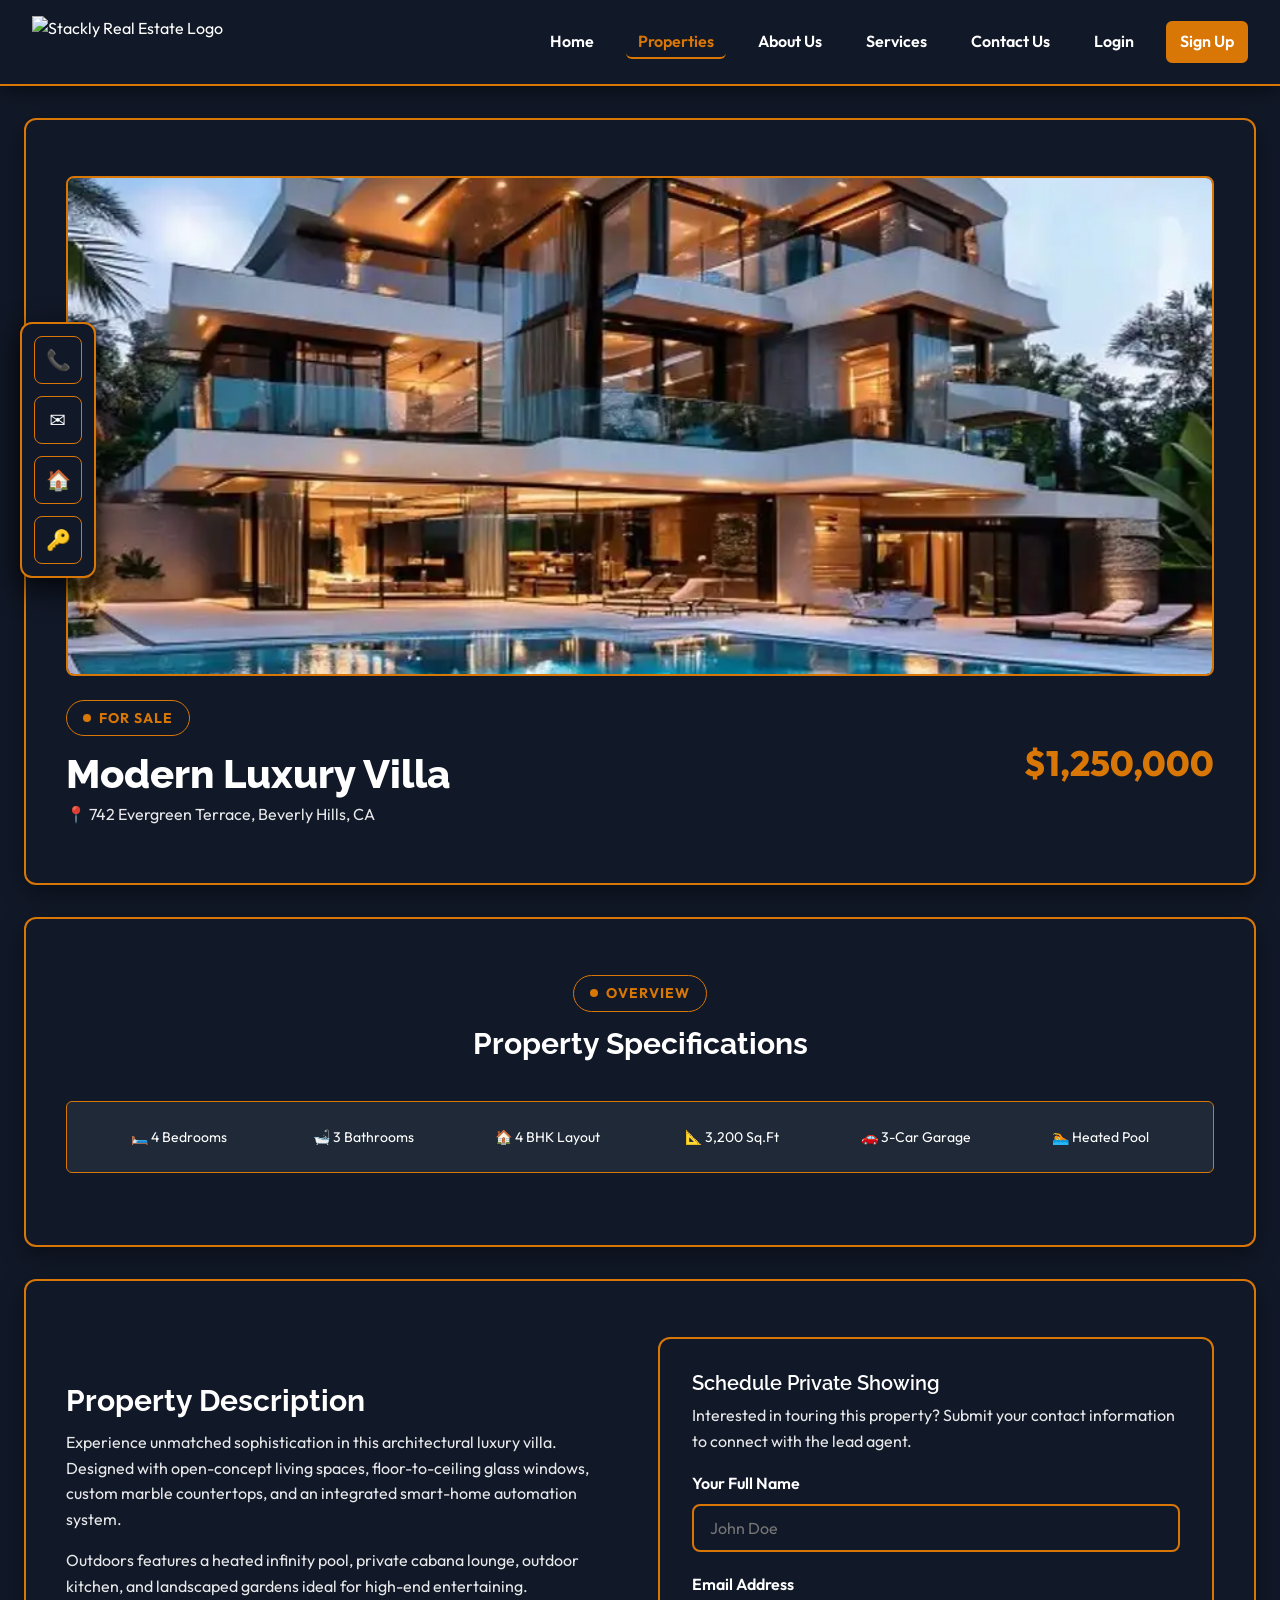
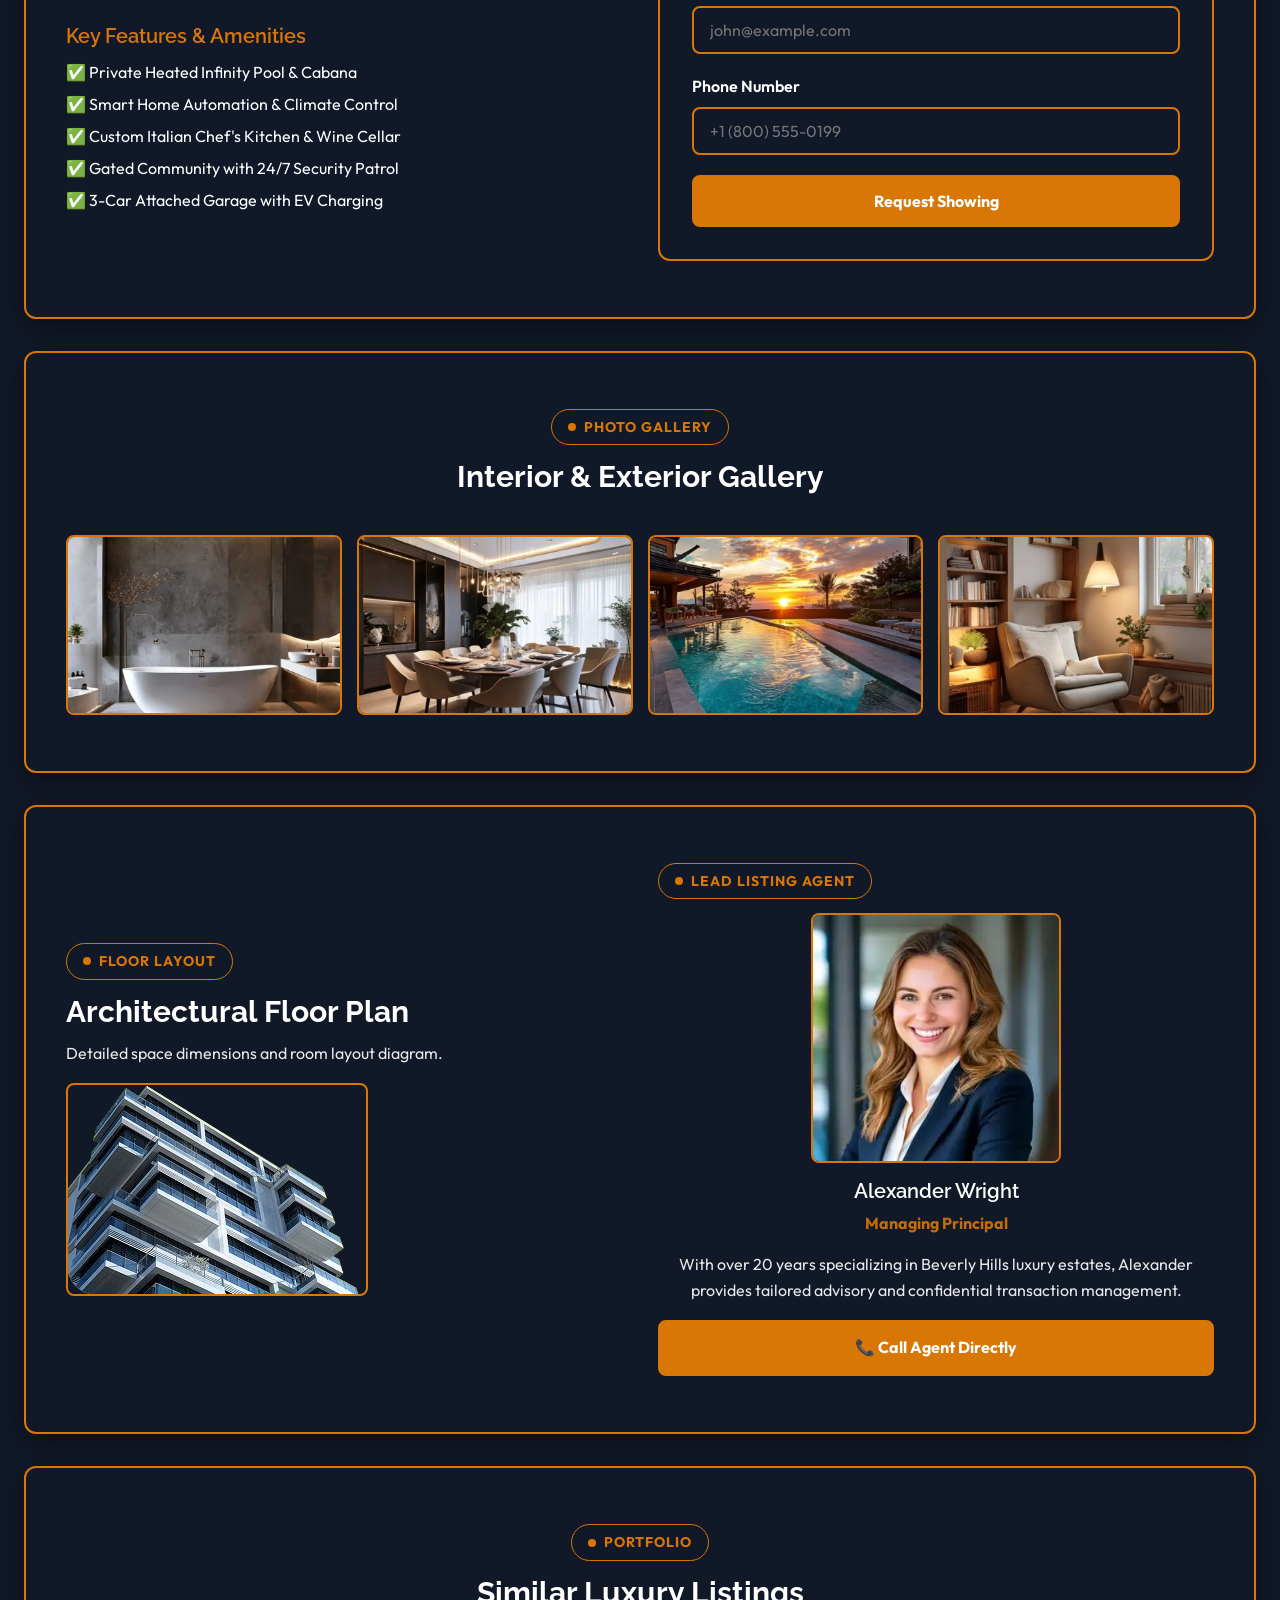
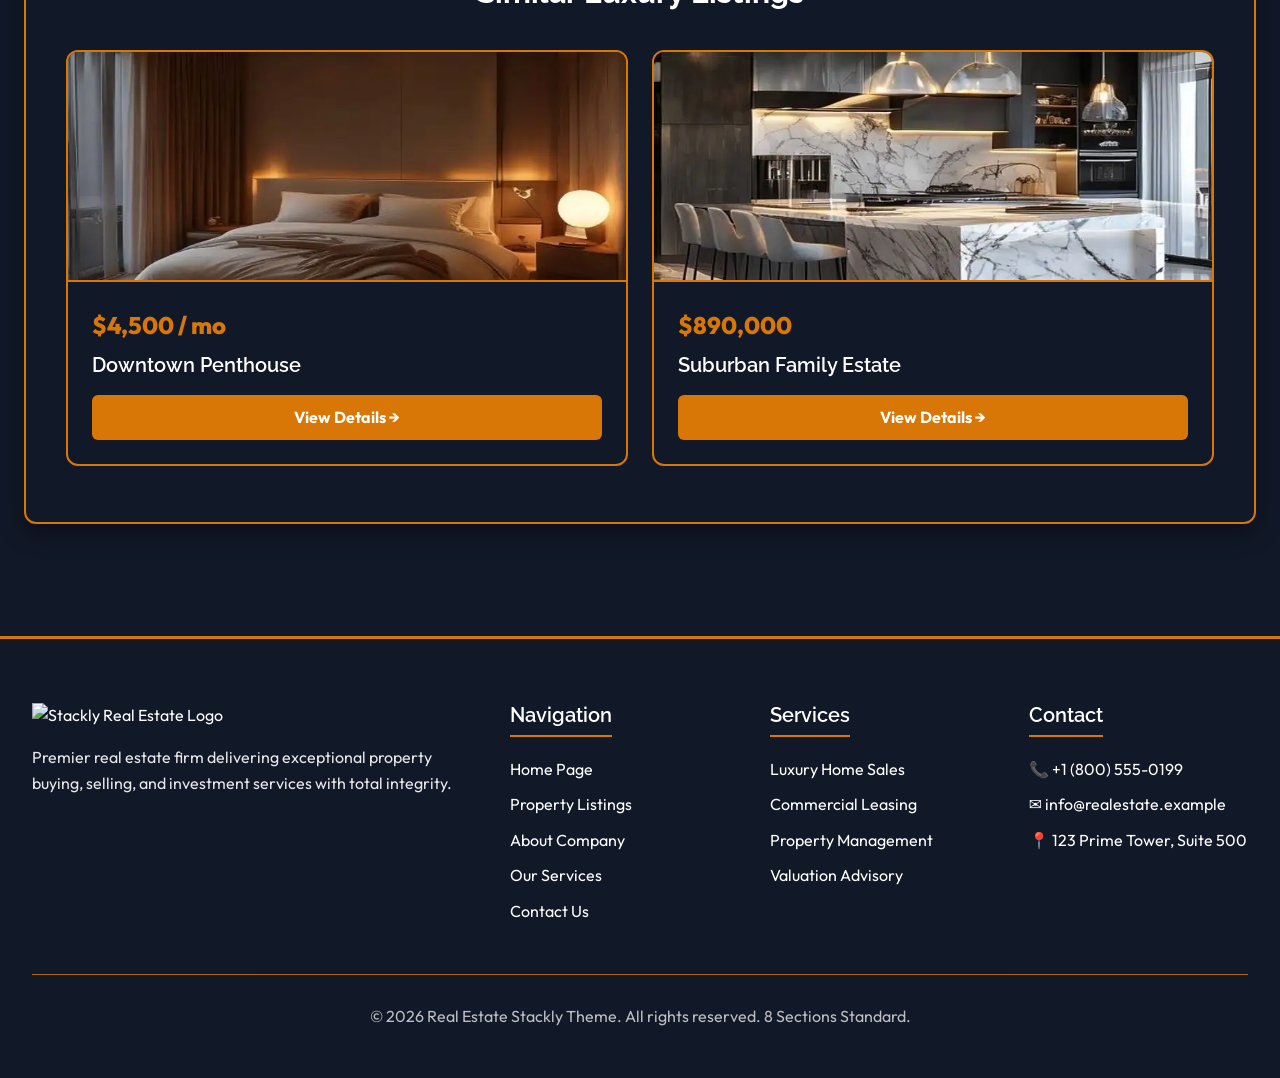
==== single-property.html @ 2538681d "Add files via upload" ====
<!DOCTYPE html>
<html lang="en">
<head>
    <meta charset="UTF-8">
    <meta name="viewport" content="width=device-width, initial-scale=1.0">
    <title>Modern Luxury Villa - Stackly Real Estate</title>
    <link rel="stylesheet" href="style.css">
</head>
<body>

<div class="site-wrapper">

    <!-- Left Dialer Menu -->
    <aside class="left-dialer-menu" aria-label="Quick Dialer & Navigation">
        <a href="tel:+18005550199" class="dialer-btn" aria-label="Call Us Now">
            📞
            <span class="tooltip">Dialer: +1 (800) 555-0199</span>
        </a>
        <a href="contact.html" class="dialer-btn" aria-label="Send Inquiry">
            ✉️
            <span class="tooltip">Send Inquiry</span>
        </a>
        <a href="properties.html" class="dialer-btn" aria-label="View Properties">
            🏠
            <span class="tooltip">Properties Listing</span>
        </a>
        <a href="login.html" class="dialer-btn" aria-label="Client Login">
            🔑
            <span class="tooltip">Client Portal</span>
        </a>
    </aside>

    <!-- SECTION 1: STICKY HEADER -->
    <header class="site-header">
        <div class="header-container">
            <a href="index.html">
                <img src="logo_0895.webp" alt="Stackly Real Estate Logo" class="site-logo-img">
            </a>

            <button class="mobile-nav-toggle" onclick="document.querySelector('.main-navigation').classList.toggle('is-open')" aria-label="Toggle Menu">☰</button>

            <nav class="main-navigation" aria-label="Primary Menu">
                <ul>
                    <li><a href="index.html">Home</a></li>
                    <li><a href="properties.html" class="active">Properties</a></li>
                    <li><a href="about.html">About Us</a></li>
                    <li><a href="services.html">Services</a></li>
                    <li><a href="contact.html">Contact Us</a></li>
                    <li><a href="login.html">Login</a></li>
                    <li><a href="signup.html" class="btn-primary">Sign Up</a></li>
                </ul>
            </nav>
        </div>
    </header>

    <main class="site-main">

        <!-- SECTION 2: PROPERTY HERO SHOWCASE (REAL WEBP IMAGE) -->
        <section class="section-block" style="text-align: center;">
            <img src="images/prop_large_1.webp" alt="Modern Luxury Villa" class="img-fluid" style="max-height: 500px; width: 100%; object-fit: cover; margin-bottom: 1.5rem;">
            
            <div style="display: flex; justify-content: space-between; align-items: center; flex-wrap: wrap; gap: 1rem;">
                <div style="text-align: left;">
                    <div class="section-tag"><div></div> For Sale</div>
                    <h1 style="margin-bottom: 0.2rem;">Modern Luxury Villa</h1>
                    <p style="margin-bottom: 0;">📍 742 Evergreen Terrace, Beverly Hills, CA</p>
                </div>
                <div>
                    <span style="font-size: 2.2rem; font-weight: 800; color: var(--color-gold);">$1,250,000</span>
                </div>
            </div>
        </section>

        <!-- SECTION 3: KEY SPECIFICATIONS GRID -->
        <section class="section-block">
            <div class="section-title-wrap">
                <div class="section-tag"><div></div> Overview</div>
                <h2>Property Specifications</h2>
            </div>
            
            <div class="property-spec-grid" style="grid-template-columns: repeat(auto-fit, minmax(140px, 1fr)); padding: 1.5rem;">
                <div>🛏️ 4 Bedrooms</div>
                <div>🛁 3 Bathrooms</div>
                <div>🏠 4 BHK Layout</div>
                <div>📐 3,200 Sq.Ft</div>
                <div>🚗 3-Car Garage</div>
                <div>🏊 Heated Pool</div>
            </div>
        </section>

        <!-- SECTION 4: PROPERTY DESCRIPTION & AMENITIES -->
        <section class="section-block">
            <div class="about-grid">
                <div>
                    <h2>Property Description</h2>
                    <p>Experience unmatched sophistication in this architectural luxury villa. Designed with open-concept living spaces, floor-to-ceiling glass windows, custom marble countertops, and an integrated smart-home automation system.</p>
                    <p>Outdoors features a heated infinity pool, private cabana lounge, outdoor kitchen, and landscaped gardens ideal for high-end entertaining.</p>
                    
                    <h3 style="margin-top: 1.5rem; color: var(--color-gold);">Key Features & Amenities</h3>
                    <ul style="list-style: none; padding-left: 0; line-height: 2;">
                        <li>✅ Private Heated Infinity Pool & Cabana</li>
                        <li>✅ Smart Home Automation & Climate Control</li>
                        <li>✅ Custom Italian Chef's Kitchen & Wine Cellar</li>
                        <li>✅ Gated Community with 24/7 Security Patrol</li>
                        <li>✅ 3-Car Attached Garage with EV Charging</li>
                    </ul>
                </div>

                <div>
                    <!-- AGENT INQUIRY FORM BLOCK -->
                    <div style="background-color: var(--color-black); border: 2px solid var(--color-gold); padding: 2rem; border-radius: var(--border-radius);">
                        <h3>Schedule Private Showing</h3>
                        <p>Interested in touring this property? Submit your contact information to connect with the lead agent.</p>
                        
                        <form action="contact.html" method="GET">
                            <div class="form-group">
                                <label for="agent-name">Your Full Name</label>
                                <input type="text" id="agent-name" class="form-control" placeholder="John Doe" required>
                            </div>
                            <div class="form-group">
                                <label for="agent-email">Email Address</label>
                                <input type="email" id="agent-email" class="form-control" placeholder="john@example.com" required>
                            </div>
                            <div class="form-group">
                                <label for="agent-phone">Phone Number</label>
                                <input type="tel" id="agent-phone" class="form-control" placeholder="+1 (800) 555-0199" required>
                            </div>
                            <button type="submit" class="btn-primary" style="width: 100%;">Request Showing</button>
                        </form>
                    </div>
                </div>
            </div>
        </section>

        <!-- SECTION 5: PROPERTY GALLERY (REAL WEBP GALLERY IMAGES) -->
        <section class="section-block">
            <div class="section-title-wrap">
                <div class="section-tag"><div></div> Photo Gallery</div>
                <h2>Interior & Exterior Gallery</h2>
            </div>
            
            <div style="display: grid; grid-template-columns: repeat(auto-fit, minmax(220px, 1fr)); gap: 15px;">
                <img src="images/gal_1.webp" alt="Gallery Photo 1" class="img-fluid" style="height: 180px; width: 100%; object-fit: cover;">
                <img src="images/gal_2.webp" alt="Gallery Photo 2" class="img-fluid" style="height: 180px; width: 100%; object-fit: cover;">
                <img src="images/gal_3.webp" alt="Gallery Photo 3" class="img-fluid" style="height: 180px; width: 100%; object-fit: cover;">
                <img src="images/gal_4.webp" alt="Gallery Photo 4" class="img-fluid" style="height: 180px; width: 100%; object-fit: cover;">
            </div>
        </section>

        <!-- SECTION 6: FLOOR PLAN & LEAD AGENT PORTRAIT (REAL WEBP IMAGES) -->
        <section class="section-block">
            <div class="about-grid">
                <div>
                    <div class="section-tag"><div></div> Floor Layout</div>
                    <h2>Architectural Floor Plan</h2>
                    <p>Detailed space dimensions and room layout diagram.</p>
                    <img src="images/plane.webp" alt="Architectural Floor Plan" class="img-fluid" style="margin-top: 1rem;">
                </div>
                <div>
                    <div class="section-tag"><div></div> Lead Listing Agent</div>
                    <img src="images/agent.webp" alt="Alexander Wright" class="img-fluid" style="max-height: 250px; margin: 0 auto 1rem auto; display: block;">
                    <h3 style="text-align: center;">Alexander Wright</h3>
                    <p style="color: var(--color-gold); font-weight: 700; text-align: center;">Managing Principal</p>
                    <p style="text-align: center;">With over 20 years specializing in Beverly Hills luxury estates, Alexander provides tailored advisory and confidential transaction management.</p>
                    <a href="tel:+18005550199" class="btn-primary" style="display: block; text-align: center; margin-top: 1rem;">📞 Call Agent Directly</a>
                </div>
            </div>
        </section>

        <!-- SECTION 7: SIMILAR LUXURY LISTINGS (REAL WEBP IMAGES) -->
        <section class="section-block">
            <div class="section-title-wrap">
                <div class="section-tag"><div></div> Portfolio</div>
                <h2>Similar Luxury Listings</h2>
            </div>
            
            <div class="properties-grid">
                <article class="featured-property-card hover-lift">
                    <img src="images/prop_2.webp" alt="Penthouse" class="card-img-top">
                    <div class="property-info">
                        <div class="property-price">$4,500 / mo</div>
                        <h3>Downtown Penthouse</h3>
                        <a href="single-property.html" class="property-view-btn">View Details →</a>
                    </div>
                </article>

                <article class="featured-property-card hover-lift">
                    <img src="images/prop_3.webp" alt="Estate" class="card-img-top">
                    <div class="property-info">
                        <div class="property-price">$890,000</div>
                        <h3>Suburban Family Estate</h3>
                        <a href="single-property.html" class="property-view-btn">View Details →</a>
                    </div>
                </article>
            </div>
        </section>

    </main>

    <!-- SECTION 8: SITE FOOTER WITH logo_0895.webp -->
    <footer class="site-footer">
        <div class="footer-container">
            <div class="footer-col">
                <a href="index.html">
                    <img src="logo_0895.webp" alt="Stackly Real Estate Logo" class="footer-logo-img">
                </a>
                <p>Premier real estate firm delivering exceptional property buying, selling, and investment services with total integrity.</p>
            </div>

            <div class="footer-col">
                <h3>Navigation</h3>
                <ul>
                    <li><a href="index.html">Home Page</a></li>
                    <li><a href="properties.html">Property Listings</a></li>
                    <li><a href="about.html">About Company</a></li>
                    <li><a href="services.html">Our Services</a></li>
                    <li><a href="contact.html">Contact Us</a></li>
                </ul>
            </div>

            <div class="footer-col">
                <h3>Services</h3>
                <ul>
                    <li><a href="services.html">Luxury Home Sales</a></li>
                    <li><a href="services.html">Commercial Leasing</a></li>
                    <li><a href="services.html">Property Management</a></li>
                    <li><a href="services.html">Valuation Advisory</a></li>
                </ul>
            </div>

            <div class="footer-col">
                <h3>Contact</h3>
                <ul>
                    <li><a href="tel:+18005550199">📞 +1 (800) 555-0199</a></li>
                    <li><a href="mailto:info@realestate.example">✉️ info@realestate.example</a></li>
                    <li><a href="contact.html">📍 123 Prime Tower, Suite 500</a></li>
                </ul>
            </div>
        </div>

        <div class="footer-bottom">
            <p>&copy; 2026 Real Estate Stackly Theme. All rights reserved. 8 Sections Standard.</p>
        </div>
    </footer>

</div>

</body>
</html>
---- style.css ----
/*
Theme Name: Real Estate Stackly Gold Theme
Theme URI: https://example.com/realestate-theme
Author: Antigravity AI
Description: Multi-page real estate theme strictly using 3 colors (Black #111827, White #FFFFFF, Gold #D97706), Outfit/Raleway fonts, logo_0895.webp, PNG images, sticky header, left dialer, and 320px screen width mobile responsiveness.
Version: 5.0.0
License: GNU General Public License v2 or later
Text Domain: realestate-theme
*/

/* ==========================================================================
   1. GOOGLE FONTS & STRICT 3-COLOR VARIABLES (NO GREEN)
   ========================================================================== */
@import url('https://fonts.googleapis.com/css2?family=Outfit:wght@300;400;500;600;700;800&family=Raleway:wght@600;700;800;900&display=swap');

:root {
  /* STRICT 3-COLOR PALETTE ONLY (Black, White, Gold) */
  --color-black: #111827;
  --color-black-card: #1f2937;
  --color-white: #ffffff;
  --color-gold: #d97706;

  /* FONTS */
  --font-heading: 'Raleway', system-ui, -apple-system, sans-serif;
  --font-body: 'Outfit', system-ui, -apple-system, sans-serif;

  /* UNIFORM TYPOGRAPHY SIZES */
  --font-size-h1: 2.5rem;   /* 40px */
  --font-size-h2: 1.85rem;  /* 30px */
  --font-size-h3: 1.25rem;  /* 20px */
  --font-size-p: 1.0rem;    /* 16px */
  --font-size-small: 0.875rem; /* 14px */

  /* LAYOUT SPACING */
  --section-padding: 3.5rem 1.5rem;
  --section-gap: 2rem;
  --border-radius: 12px;
  --transition-smooth: all 0.3s cubic-bezier(0.4, 0, 0.2, 1);
}

/* ==========================================================================
   2. KEYFRAME ANIMATIONS ENGINE
   ========================================================================== */
@keyframes fadeInUp {
  from {
    opacity: 0;
    transform: translateY(24px);
  }
  to {
    opacity: 1;
    transform: translateY(0);
  }
}

@keyframes glowPulse {
  0%, 100% {
    box-shadow: 0 0 10px rgba(217, 119, 6, 0.3);
  }
  50% {
    box-shadow: 0 0 25px rgba(217, 119, 6, 0.7);
  }
}

.animate-fade-in {
  animation: fadeInUp 0.8s cubic-bezier(0.4, 0, 0.2, 1) forwards;
}

.animate-glow {
  animation: glowPulse 3s infinite ease-in-out;
}

.hover-lift {
  transition: var(--transition-smooth);
}

.hover-lift:hover {
  transform: translateY(-6px);
  box-shadow: 0 14px 30px rgba(217, 119, 6, 0.3);
}

/* ==========================================================================
   3. RESET & STRICT 3-COLOR PSEUDO-CLASS ENFORCEMENT
   ========================================================================== */
* {
  box-sizing: border-box;
  margin: 0;
  padding: 0;
  font-family: var(--font-body);
}

html {
  scroll-behavior: smooth;
}

body {
  background-color: var(--color-black);
  color: var(--color-white);
  line-height: 1.6;
  font-size: var(--font-size-p);
  overflow-x: hidden;
  position: relative;
  width: 100%;
}

/* TRANSPARENT STACKLY LOGO BACKGROUND WATERMARK */
body::before {
  content: "";
  position: fixed;
  top: 50%;
  left: 50%;
  transform: translate(-50%, -50%);
  width: 900px;
  height: 900px;
  background-image: url('logo_0895.webp');
  background-repeat: no-repeat;
  background-position: center;
  background-size: contain;
  opacity: 0.04;
  pointer-events: none;
  z-index: 0;
}

.site-wrapper {
  position: relative;
  z-index: 1;
  width: 100%;
  overflow-x: hidden;
}

/* Typography Hierarchy */
h1, h2, h3, h4, h5, h6 {
  font-family: var(--font-heading);
  line-height: 1.2;
}

h1 {
  font-size: var(--font-size-h1);
  font-weight: 800;
  color: var(--color-white);
  margin-bottom: 1rem;
}

h2 {
  font-size: var(--font-size-h2);
  font-weight: 700;
  color: var(--color-white);
  margin-bottom: 0.75rem;
}

h3 {
  font-size: var(--font-size-h3);
  font-weight: 600;
  color: var(--color-white);
  margin-bottom: 0.5rem;
}

p {
  font-size: var(--font-size-p);
  color: var(--color-white);
  opacity: 0.9;
  margin-bottom: 1rem;
}

a {
  color: var(--color-white);
  text-decoration: none;
  transition: var(--transition-smooth);
}

a:hover, a:active {
  color: var(--color-gold);
}

a:focus, button:focus, input:focus, textarea:focus, select:focus {
  outline: 2px solid var(--color-gold) !important;
  outline-offset: 2px;
}

/* Buttons */
.btn-primary, .theme-btn {
  display: inline-block;
  background-color: var(--color-gold);
  color: var(--color-white);
  padding: 0.85rem 1.8rem;
  border-radius: 8px;
  font-weight: 700;
  font-size: var(--font-size-p);
  border: 2px solid var(--color-gold);
  cursor: pointer;
  transition: var(--transition-smooth);
  text-align: center;
}

.btn-primary:hover, .btn-primary:active, .theme-btn:hover {
  background-color: var(--color-black);
  color: var(--color-white);
  border-color: var(--color-gold);
  transform: translateY(-2px);
}

.btn-secondary {
  display: inline-block;
  background-color: var(--color-black);
  color: var(--color-white);
  padding: 0.85rem 1.8rem;
  border-radius: 8px;
  font-weight: 700;
  font-size: var(--font-size-p);
  border: 2px solid var(--color-white);
  cursor: pointer;
  transition: var(--transition-smooth);
  text-align: center;
}

.btn-secondary:hover, .btn-secondary:active {
  background-color: var(--color-gold);
  color: var(--color-white);
  border-color: var(--color-gold);
  transform: translateY(-2px);
}

/* ==========================================================================
   4. STICKY HEADER & LOGO_0895.WEBP
   ========================================================================== */
.site-header {
  position: sticky;
  top: 0;
  z-index: 1000;
  background-color: var(--color-black);
  border-bottom: 2px solid var(--color-gold);
  box-shadow: 0 4px 20px rgba(0, 0, 0, 0.5);
  width: 100%;
}

.header-container {
  max-width: 1280px;
  margin: 0 auto;
  padding: 1rem 2rem;
  display: flex;
  justify-content: space-between;
  align-items: center;
}

.site-logo-img {
  height: 52px;
  width: auto;
  display: block;
  transition: var(--transition-smooth);
}

.site-logo-img:hover {
  opacity: 0.9;
  transform: scale(1.03);
}

.main-navigation ul {
  display: flex;
  list-style: none;
  gap: 1.25rem;
  align-items: center;
}

.main-navigation a {
  font-size: var(--font-size-p);
  font-weight: 600;
  color: var(--color-white);
  padding: 6px 12px;
  border-radius: 6px;
}

.main-navigation a:hover,
.main-navigation a.active {
  color: var(--color-gold);
  background-color: var(--color-black);
  border-bottom: 2px solid var(--color-gold);
}

.mobile-nav-toggle {
  display: none;
  background: transparent;
  border: 2px solid var(--color-gold);
  color: var(--color-white);
  font-size: 1.5rem;
  padding: 6px 12px;
  border-radius: 6px;
  cursor: pointer;
}

/* ==========================================================================
   5. LEFT-SIDE HOME MENU / QUICK DIALER
   ========================================================================== */
.left-dialer-menu {
  position: fixed;
  left: 20px;
  top: 50%;
  transform: translateY(-50%);
  z-index: 999;
  display: flex;
  flex-direction: column;
  gap: 12px;
  background-color: var(--color-black);
  padding: 12px;
  border-radius: 12px;
  border: 2px solid var(--color-gold);
  box-shadow: 0 10px 30px rgba(0, 0, 0, 0.8);
}

.dialer-btn {
  width: 48px;
  height: 48px;
  background-color: var(--color-black);
  color: var(--color-white);
  border: 1px solid var(--color-gold);
  border-radius: 8px;
  display: flex;
  align-items: center;
  justify-content: center;
  font-size: 1.25rem;
  transition: var(--transition-smooth);
  position: relative;
}

.dialer-btn:hover, .dialer-btn:active, .dialer-btn:focus {
  background-color: var(--color-gold);
  color: var(--color-white);
}

.dialer-btn .tooltip {
  position: absolute;
  left: 60px;
  background-color: var(--color-black);
  color: var(--color-white);
  padding: 6px 12px;
  border-radius: 6px;
  font-size: var(--font-size-small);
  white-space: nowrap;
  opacity: 0;
  visibility: hidden;
  transition: var(--transition-smooth);
  border: 1px solid var(--color-gold);
  pointer-events: none;
}

.dialer-btn:hover .tooltip {
  opacity: 1;
  visibility: visible;
}

/* ==========================================================================
   6. SECTION BLOCKS & PNG IMAGES
   ========================================================================== */
.page-header-banner {
  background-color: var(--color-black);
  border-bottom: 2px solid var(--color-gold);
  padding: 3rem 1.5rem;
  text-align: center;
}

.site-main {
  max-width: 1280px;
  margin: 0 auto;
  padding: var(--section-gap) 1.5rem;
}

.section-block {
  background-color: var(--color-black);
  padding: 3.5rem 2.5rem;
  border-radius: var(--border-radius);
  margin-bottom: var(--section-gap);
  border: 2px solid var(--color-gold);
  box-shadow: 0 8px 24px rgba(0, 0, 0, 0.4);
  position: relative;
  overflow: hidden;
}

.section-tag {
  display: inline-flex;
  align-items: center;
  gap: 8px;
  background-color: var(--color-black);
  color: var(--color-gold);
  padding: 6px 16px;
  border-radius: 20px;
  font-size: var(--font-size-small);
  font-weight: 700;
  text-transform: uppercase;
  letter-spacing: 1px;
  margin-bottom: 14px;
  border: 1px solid var(--color-gold);
}

.section-tag div {
  width: 8px;
  height: 8px;
  background-color: var(--color-gold);
  border-radius: 50%;
}

.section-title-wrap {
  text-align: center;
  max-width: 750px;
  margin: 0 auto 2.5rem auto;
}

.img-fluid {
  max-width: 100%;
  height: auto;
  border-radius: 8px;
  border: 2px solid var(--color-gold);
  display: block;
}

.card-img-top {
  width: 100%;
  height: 230px;
  object-fit: cover;
  border-bottom: 2px solid var(--color-gold);
}

/* GRIDS */
.properties-grid, .categories-grid, .news-grid {
  display: grid;
  grid-template-columns: repeat(auto-fit, minmax(300px, 1fr));
  gap: 24px;
}

.featured-property-card, .property-card, .category-card, .news-card {
  background-color: var(--color-black);
  border: 2px solid var(--color-gold);
  border-radius: var(--border-radius);
  overflow: hidden;
  transition: var(--transition-smooth);
  display: flex;
  flex-direction: column;
}

.featured-property-card:hover, .property-card:hover, .category-card:hover, .news-card:hover {
  transform: translateY(-6px);
  box-shadow: 0 12px 30px rgba(217, 119, 6, 0.3);
}

.property-info {
  padding: 1.5rem;
  display: flex;
  flex-direction: column;
  flex: 1;
}

.property-location {
  display: flex;
  align-items: center;
  gap: 8px;
  color: var(--color-gold);
  font-weight: 600;
  font-size: var(--font-size-small);
  margin-bottom: 10px;
}

.property-spec-grid, .property-specs {
  display: grid;
  grid-template-columns: repeat(4, 1fr);
  gap: 8px;
  background-color: var(--color-black-card);
  padding: 10px;
  border-radius: 6px;
  margin-bottom: 1rem;
  border: 1px solid var(--color-gold);
  text-align: center;
  font-size: var(--font-size-small);
}

.property-price {
  font-size: 1.5rem;
  font-weight: 800;
  color: var(--color-gold);
  margin-bottom: 0.5rem;
}

.property-view-btn {
  display: inline-flex;
  align-items: center;
  justify-content: center;
  gap: 8px;
  width: 100%;
  background-color: var(--color-gold);
  color: var(--color-white);
  padding: 10px 16px;
  border-radius: 6px;
  font-weight: 700;
  margin-top: 10px;
}

.property-view-btn:hover {
  background-color: var(--color-black);
  color: var(--color-white);
}

.why-choose-grid, .services-grid {
  display: grid;
  grid-template-columns: repeat(auto-fit, minmax(260px, 1fr));
  gap: 24px;
}

.why-choose-card, .service-card {
  background-color: var(--color-black);
  padding: 2rem;
  border-radius: var(--border-radius);
  border: 2px solid var(--color-gold);
  transition: var(--transition-smooth);
}

.why-choose-card:hover, .service-card:hover {
  transform: translateY(-4px);
  box-shadow: 0 10px 25px rgba(217, 119, 6, 0.25);
}

.why-card-icon {
  font-size: 2.2rem;
  color: var(--color-gold);
  margin-bottom: 1rem;
}

.process-wrapper {
  display: grid;
  grid-template-columns: repeat(auto-fit, minmax(180px, 1fr));
  gap: 20px;
  position: relative;
  margin-top: 2rem;
}

.process-item {
  background-color: var(--color-black);
  border: 2px solid var(--color-gold);
  padding: 2rem 1.25rem;
  border-radius: var(--border-radius);
  text-align: center;
  transition: var(--transition-smooth);
}

.process-item:hover {
  transform: translateY(-4px);
}

.process-icon {
  font-size: 2.5rem;
  color: var(--color-gold);
  margin-bottom: 1rem;
}

.team-grid {
  display: grid;
  grid-template-columns: repeat(auto-fit, minmax(240px, 1fr));
  gap: 24px;
}

.team-card {
  background-color: var(--color-black);
  border: 2px solid var(--color-gold);
  border-radius: var(--border-radius);
  overflow: hidden;
  text-align: center;
  transition: var(--transition-smooth);
}

.team-card:hover {
  transform: translateY(-6px);
  box-shadow: 0 12px 30px rgba(217, 119, 6, 0.3);
}

.team-image img {
  width: 100%;
  height: 250px;
  object-fit: cover;
  border-bottom: 2px solid var(--color-gold);
}

.team-content {
  padding: 1.5rem;
}

.team-content span {
  color: var(--color-gold);
  font-weight: 600;
  display: block;
  margin-bottom: 1rem;
}

.team-social {
  display: flex;
  justify-content: center;
  gap: 12px;
}

.team-social a {
  width: 36px;
  height: 36px;
  border: 1px solid var(--color-gold);
  border-radius: 50%;
  display: flex;
  align-items: center;
  justify-content: center;
}

.team-social a:hover {
  background-color: var(--color-gold);
  color: var(--color-white);
}

.about-grid, .contact-grid, .auth-grid {
  display: grid;
  grid-template-columns: 1fr 1fr;
  gap: 36px;
  align-items: center;
}

.auth-container {
  max-width: 500px;
  margin: 0 auto;
  background-color: var(--color-black);
  border: 2px solid var(--color-gold);
  border-radius: var(--border-radius);
  padding: 2.5rem;
  box-shadow: 0 10px 30px rgba(217, 119, 6, 0.2);
}

.form-group {
  margin-bottom: 1.25rem;
}

.form-group label {
  display: block;
  margin-bottom: 0.5rem;
  font-weight: 600;
}

.form-control {
  width: 100%;
  padding: 12px 16px;
  background-color: var(--color-black);
  color: var(--color-white);
  border: 2px solid var(--color-gold);
  border-radius: 8px;
  font-size: var(--font-size-p);
  transition: var(--transition-smooth);
}

.form-control:focus {
  background-color: var(--color-black);
  color: var(--color-white);
  border-color: var(--color-gold);
}

.role-selector {
  display: flex;
  gap: 10px;
  margin-bottom: 1.5rem;
}

.role-option {
  flex: 1;
  text-align: center;
  padding: 10px;
  border: 2px solid var(--color-gold);
  border-radius: 8px;
  cursor: pointer;
  font-weight: 700;
  transition: var(--transition-smooth);
}

.role-option.active, .role-option:hover {
  background-color: var(--color-gold);
  color: var(--color-white);
}

/* ==========================================================================
   7. FOOTER
   ========================================================================== */
.site-footer {
  background-color: var(--color-black);
  border-top: 3px solid var(--color-gold);
  padding: 4rem 2rem 2rem 2rem;
  margin-top: 3rem;
}

.footer-container {
  max-width: 1280px;
  margin: 0 auto;
  display: grid;
  grid-template-columns: 2fr 1fr 1fr 1fr;
  gap: 40px;
  margin-bottom: 2.5rem;
}

.footer-logo-img {
  height: 60px;
  width: auto;
  margin-bottom: 1rem;
}

.footer-col h3 {
  color: var(--color-white);
  margin-bottom: 1.2rem;
  border-bottom: 2px solid var(--color-gold);
  padding-bottom: 8px;
  display: inline-block;
}

.footer-col ul {
  list-style: none;
}

.footer-col ul li {
  margin-bottom: 10px;
}

.footer-col a:hover {
  color: var(--color-gold);
}

.footer-bottom {
  max-width: 1280px;
  margin: 0 auto;
  text-align: center;
  padding-top: 1.8rem;
  border-top: 1px solid var(--color-gold);
  font-size: var(--font-size-small);
  opacity: 0.8;
}

/* ==========================================================================
   8. MOBILE RESPONSIVE BREAKPOINTS (320px START SCREEN FOR ALL PAGES)
   ========================================================================== */
@media (max-width: 1024px) {
  .footer-container, .about-grid, .contact-grid, .auth-grid {
    grid-template-columns: 1fr;
  }
}

@media (max-width: 768px) {
  .main-navigation {
    display: none;
  }
  .main-navigation.is-open {
    display: block;
    position: absolute;
    top: 100%;
    left: 0;
    right: 0;
    background-color: var(--color-black);
    border-bottom: 2px solid var(--color-gold);
    padding: 1.5rem;
  }
  .main-navigation.is-open ul {
    flex-direction: column;
    gap: 1rem;
  }
  .mobile-nav-toggle {
    display: block;
  }
  .left-dialer-menu {
    bottom: 15px;
    top: auto;
    left: 50%;
    transform: translateX(-50%);
    flex-direction: row;
    width: auto;
    padding: 8px;
  }
  .dialer-btn .tooltip {
    display: none;
  }
}

/* 480px and 320px Screen Width Mobile Responsiveness */
@media (max-width: 480px) {
  :root {
    --font-size-h1: 1.75rem;
    --font-size-h2: 1.4rem;
    --font-size-h3: 1.15rem;
    --font-size-p: 0.95rem;
  }

  .header-container {
    padding: 0.6rem 1rem;
  }

  .site-logo-img {
    height: 42px;
  }

  .section-block {
    padding: 2rem 1.2rem;
  }

  .properties-grid, .categories-grid, .news-grid, .why-choose-grid, .services-grid, .team-grid {
    grid-template-columns: 1fr;
  }

  .property-spec-grid {
    grid-template-columns: repeat(2, 1fr);
  }

  .process-wrapper {
    grid-template-columns: 1fr;
  }

  .auth-container {
    padding: 1.5rem 1rem;
  }
}

@media (max-width: 360px) {
  :root {
    --font-size-h1: 1.5rem;
    --font-size-h2: 1.25rem;
  }

  .section-block {
    padding: 1.5rem 0.8rem;
    border-radius: 8px;
  }

  .btn-primary, .btn-secondary, .theme-btn {
    padding: 0.75rem 1.2rem;
    font-size: 0.9rem;
    width: 100%;
  }

  .property-spec-grid {
    grid-template-columns: 1fr;
  }

  .left-dialer-menu {
    gap: 6px;
    padding: 6px;
  }

  .dialer-btn {
    width: 40px;
    height: 40px;
    font-size: 1rem;
  }
}
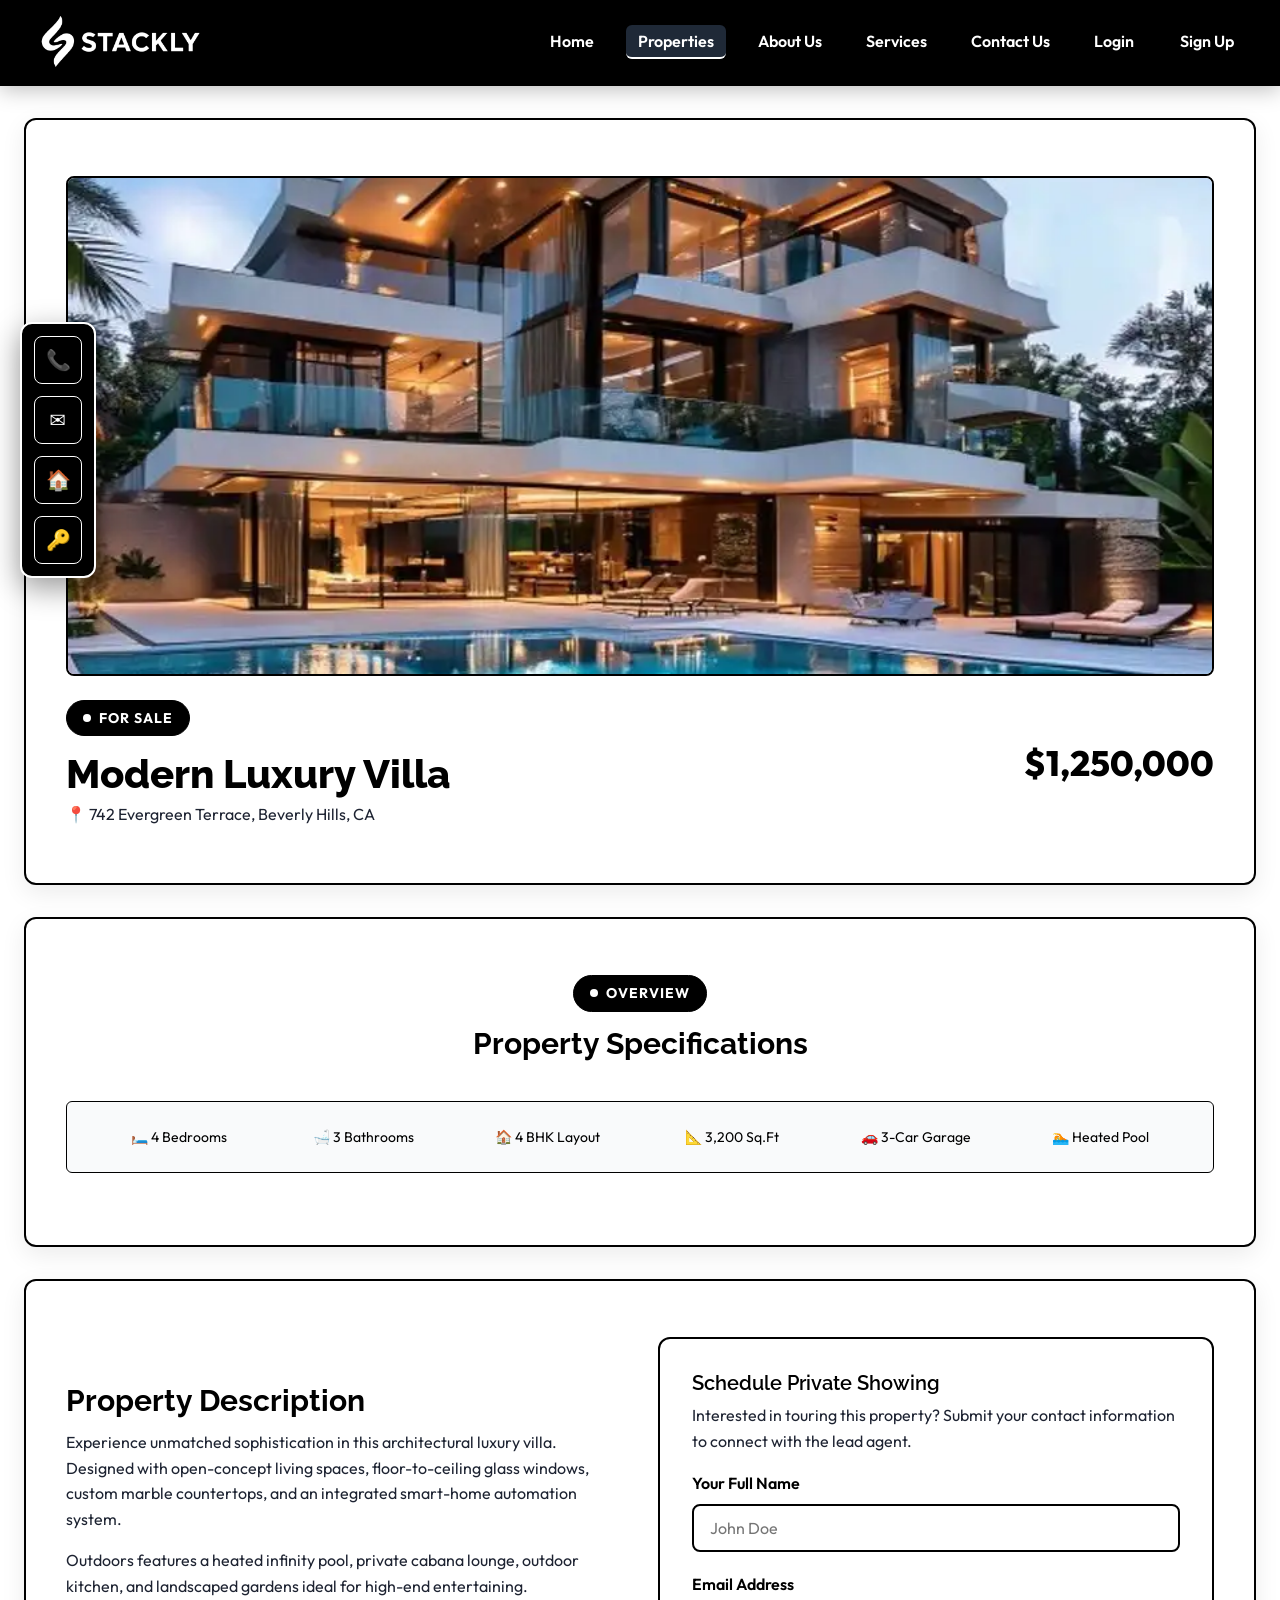
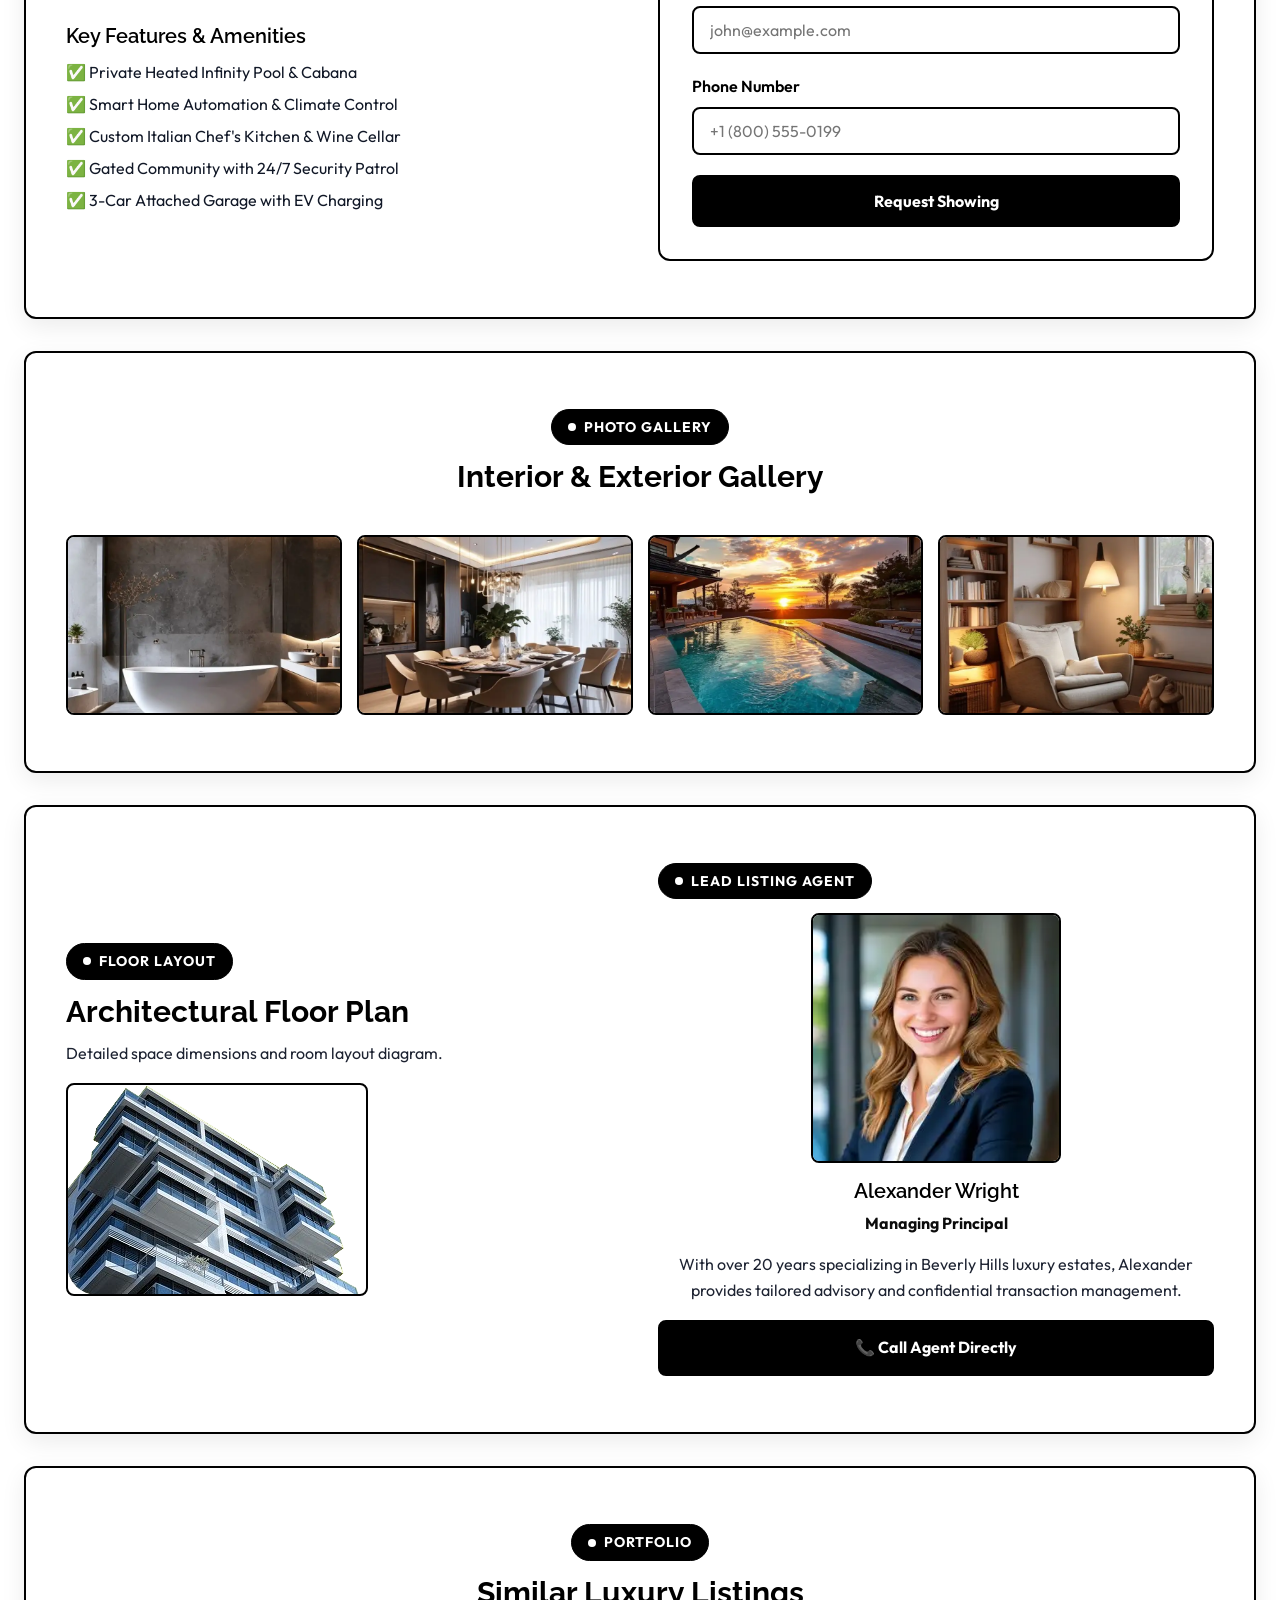
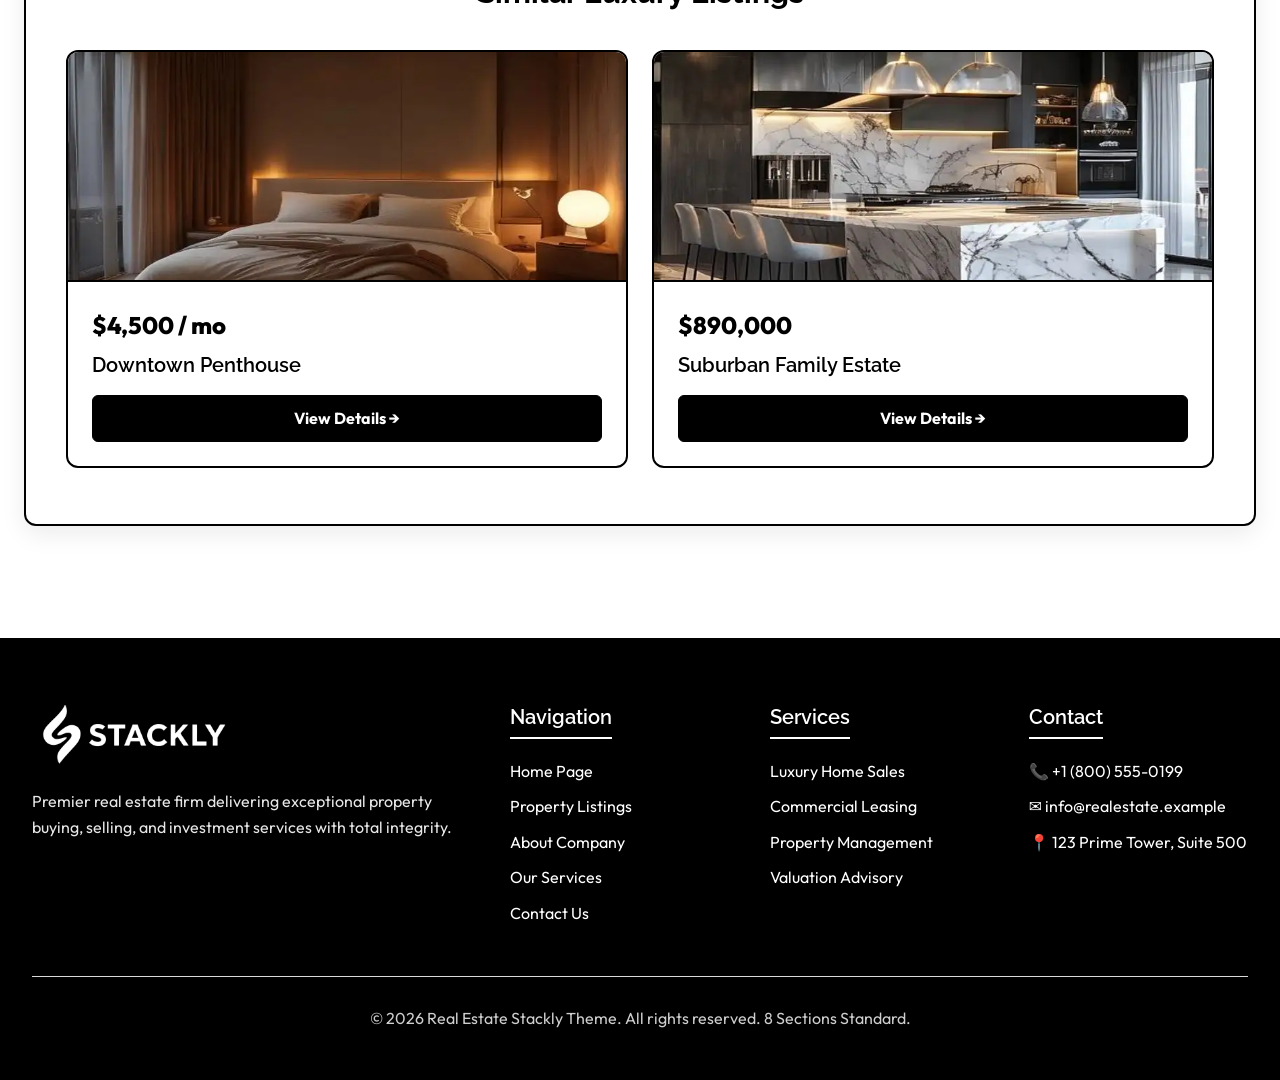
==== commit 574353fb: "Add files via upload" ====
--- a/single-property.html
+++ b/single-property.html
@@ -108,7 +108,7 @@
 
                 <div>
                     <!-- AGENT INQUIRY FORM BLOCK -->
-                    <div style="background-color: var(--color-black); border: 2px solid var(--color-gold); padding: 2rem; border-radius: var(--border-radius);">
+                    <div style="background-color: var(--color-card-bg); border: 2px solid var(--color-black); padding: 2rem; border-radius: var(--border-radius);">
                         <h3>Schedule Private Showing</h3>
                         <p>Interested in touring this property? Submit your contact information to connect with the lead agent.</p>
                         
--- a/style.css
+++ b/style.css
@@ -1,24 +1,36 @@
 /*
-Theme Name: Real Estate Stackly Gold Theme
+Theme Name: Real Estate Stackly Theme (White Page, Black Header & Footer)
 Theme URI: https://example.com/realestate-theme
 Author: Antigravity AI
-Description: Multi-page real estate theme strictly using 3 colors (Black #111827, White #FFFFFF, Gold #D97706), Outfit/Raleway fonts, logo_0895.webp, PNG images, sticky header, left dialer, and 320px screen width mobile responsiveness.
-Version: 5.0.0
+Description: Multi-page real estate theme strictly using Black and White colors. White background for all pages and sections, solid Black sticky header and footer, Outfit/Raleway fonts, logo_0895.webp, PNG images, left dialer, and 320px screen width mobile responsiveness.
+Version: 7.0.0
 License: GNU General Public License v2 or later
 Text Domain: realestate-theme
 */
 
 /* ==========================================================================
-   1. GOOGLE FONTS & STRICT 3-COLOR VARIABLES (NO GREEN)
+   1. GOOGLE FONTS & COLOR VARIABLES
    ========================================================================== */
 @import url('https://fonts.googleapis.com/css2?family=Outfit:wght@300;400;500;600;700;800&family=Raleway:wght@600;700;800;900&display=swap');
 
 :root {
-  /* STRICT 3-COLOR PALETTE ONLY (Black, White, Gold) */
-  --color-black: #111827;
-  --color-black-card: #1f2937;
+  /* COLOR PALETTE: Pure White Page Backgrounds, Solid Black Header/Footer & Accents */
+  --color-page-bg: #ffffff;
+  --color-card-bg: #ffffff;
+  --color-card-subtle: #f9fafb;
+  --color-header-bg: #000000;
+  --color-footer-bg: #000000;
+  --color-black: #000000;
+  --color-text-main: #111827;
+  --color-text-muted: #374151;
   --color-white: #ffffff;
-  --color-gold: #d97706;
+  --color-border-black: #000000;
+  --color-border-white: #ffffff;
+
+  /* Legacy fallback variable aliases mapped to White / Black */
+  --color-gold: #000000;
+  --color-green: #000000;
+  --color-black-card: #ffffff;
 
   /* FONTS */
   --font-heading: 'Raleway', system-ui, -apple-system, sans-serif;
@@ -54,10 +66,10 @@
 
 @keyframes glowPulse {
   0%, 100% {
-    box-shadow: 0 0 10px rgba(217, 119, 6, 0.3);
+    box-shadow: 0 0 10px rgba(0, 0, 0, 0.15);
   }
   50% {
-    box-shadow: 0 0 25px rgba(217, 119, 6, 0.7);
+    box-shadow: 0 0 25px rgba(0, 0, 0, 0.35);
   }
 }
 
@@ -75,11 +87,11 @@
 
 .hover-lift:hover {
   transform: translateY(-6px);
-  box-shadow: 0 14px 30px rgba(217, 119, 6, 0.3);
+  box-shadow: 0 14px 30px rgba(0, 0, 0, 0.15);
 }
 
 /* ==========================================================================
-   3. RESET & STRICT 3-COLOR PSEUDO-CLASS ENFORCEMENT
+   3. RESET & WHITE PAGE BODY STYLING
    ========================================================================== */
 * {
   box-sizing: border-box;
@@ -90,11 +102,12 @@
 
 html {
   scroll-behavior: smooth;
+  background-color: var(--color-page-bg);
 }
 
 body {
-  background-color: var(--color-black);
-  color: var(--color-white);
+  background-color: var(--color-page-bg);
+  color: var(--color-text-main);
   line-height: 1.6;
   font-size: var(--font-size-p);
   overflow-x: hidden;
@@ -102,7 +115,7 @@
   width: 100%;
 }
 
-/* TRANSPARENT STACKLY LOGO BACKGROUND WATERMARK */
+/* TRANSPARENT STACKLY LOGO WATERMARK ON WHITE BACKGROUND */
 body::before {
   content: "";
   position: fixed;
@@ -115,7 +128,8 @@
   background-repeat: no-repeat;
   background-position: center;
   background-size: contain;
-  opacity: 0.04;
+  opacity: 0.03;
+  filter: invert(1);
   pointer-events: none;
   z-index: 0;
 }
@@ -125,110 +139,113 @@
   z-index: 1;
   width: 100%;
   overflow-x: hidden;
+  background-color: var(--color-page-bg);
 }
 
 /* Typography Hierarchy */
 h1, h2, h3, h4, h5, h6 {
   font-family: var(--font-heading);
   line-height: 1.2;
+  color: var(--color-black);
 }
 
 h1 {
   font-size: var(--font-size-h1);
   font-weight: 800;
-  color: var(--color-white);
+  color: var(--color-black);
   margin-bottom: 1rem;
 }
 
 h2 {
   font-size: var(--font-size-h2);
   font-weight: 700;
-  color: var(--color-white);
+  color: var(--color-black);
   margin-bottom: 0.75rem;
 }
 
 h3 {
   font-size: var(--font-size-h3);
   font-weight: 600;
-  color: var(--color-white);
+  color: var(--color-black);
   margin-bottom: 0.5rem;
 }
 
 p {
   font-size: var(--font-size-p);
-  color: var(--color-white);
-  opacity: 0.9;
+  color: var(--color-text-main);
+  opacity: 0.95;
   margin-bottom: 1rem;
 }
 
 a {
-  color: var(--color-white);
+  color: var(--color-black);
   text-decoration: none;
   transition: var(--transition-smooth);
 }
 
 a:hover, a:active {
-  color: var(--color-gold);
+  color: var(--color-black);
+  text-decoration: underline;
 }
 
 a:focus, button:focus, input:focus, textarea:focus, select:focus {
-  outline: 2px solid var(--color-gold) !important;
+  outline: 2px solid var(--color-black) !important;
   outline-offset: 2px;
 }
 
 /* Buttons */
 .btn-primary, .theme-btn {
   display: inline-block;
-  background-color: var(--color-gold);
+  background-color: var(--color-black);
   color: var(--color-white);
   padding: 0.85rem 1.8rem;
   border-radius: 8px;
   font-weight: 700;
   font-size: var(--font-size-p);
-  border: 2px solid var(--color-gold);
+  border: 2px solid var(--color-black);
   cursor: pointer;
   transition: var(--transition-smooth);
   text-align: center;
 }
 
 .btn-primary:hover, .btn-primary:active, .theme-btn:hover {
-  background-color: var(--color-black);
-  color: var(--color-white);
-  border-color: var(--color-gold);
+  background-color: var(--color-white);
+  color: var(--color-black);
+  border-color: var(--color-black);
   transform: translateY(-2px);
 }
 
 .btn-secondary {
   display: inline-block;
-  background-color: var(--color-black);
-  color: var(--color-white);
+  background-color: var(--color-white);
+  color: var(--color-black);
   padding: 0.85rem 1.8rem;
   border-radius: 8px;
   font-weight: 700;
   font-size: var(--font-size-p);
-  border: 2px solid var(--color-white);
+  border: 2px solid var(--color-black);
   cursor: pointer;
   transition: var(--transition-smooth);
   text-align: center;
 }
 
 .btn-secondary:hover, .btn-secondary:active {
-  background-color: var(--color-gold);
-  color: var(--color-white);
-  border-color: var(--color-gold);
+  background-color: var(--color-black);
+  color: var(--color-white);
+  border-color: var(--color-black);
   transform: translateY(-2px);
 }
 
 /* ==========================================================================
-   4. STICKY HEADER & LOGO_0895.WEBP
+   4. STICKY HEADER - SOLID BLACK FOR EVERY PAGE
    ========================================================================== */
 .site-header {
   position: sticky;
   top: 0;
   z-index: 1000;
-  background-color: var(--color-black);
-  border-bottom: 2px solid var(--color-gold);
-  box-shadow: 0 4px 20px rgba(0, 0, 0, 0.5);
+  background-color: var(--color-header-bg);
+  border-bottom: 2px solid var(--color-black);
+  box-shadow: 0 4px 20px rgba(0, 0, 0, 0.25);
   width: 100%;
 }
 
@@ -245,12 +262,14 @@
   height: 52px;
   width: auto;
   display: block;
+  filter: brightness(0) invert(1);
   transition: var(--transition-smooth);
 }
 
 .site-logo-img:hover {
   opacity: 0.9;
   transform: scale(1.03);
+  filter: brightness(0) invert(1) drop-shadow(0 0 4px rgba(255, 255, 255, 0.5));
 }
 
 .main-navigation ul {
@@ -270,15 +289,16 @@
 
 .main-navigation a:hover,
 .main-navigation a.active {
-  color: var(--color-gold);
-  background-color: var(--color-black);
-  border-bottom: 2px solid var(--color-gold);
+  color: var(--color-white);
+  background-color: #1f2937;
+  border-bottom: 2px solid var(--color-white);
+  text-decoration: none;
 }
 
 .mobile-nav-toggle {
   display: none;
   background: transparent;
-  border: 2px solid var(--color-gold);
+  border: 2px solid var(--color-white);
   color: var(--color-white);
   font-size: 1.5rem;
   padding: 6px 12px;
@@ -301,8 +321,8 @@
   background-color: var(--color-black);
   padding: 12px;
   border-radius: 12px;
-  border: 2px solid var(--color-gold);
-  box-shadow: 0 10px 30px rgba(0, 0, 0, 0.8);
+  border: 2px solid var(--color-white);
+  box-shadow: 0 10px 30px rgba(0, 0, 0, 0.4);
 }
 
 .dialer-btn {
@@ -310,7 +330,7 @@
   height: 48px;
   background-color: var(--color-black);
   color: var(--color-white);
-  border: 1px solid var(--color-gold);
+  border: 1px solid var(--color-white);
   border-radius: 8px;
   display: flex;
   align-items: center;
@@ -321,8 +341,8 @@
 }
 
 .dialer-btn:hover, .dialer-btn:active, .dialer-btn:focus {
-  background-color: var(--color-gold);
-  color: var(--color-white);
+  background-color: var(--color-white);
+  color: var(--color-black);
 }
 
 .dialer-btn .tooltip {
@@ -337,7 +357,7 @@
   opacity: 0;
   visibility: hidden;
   transition: var(--transition-smooth);
-  border: 1px solid var(--color-gold);
+  border: 1px solid var(--color-white);
   pointer-events: none;
 }
 
@@ -347,11 +367,11 @@
 }
 
 /* ==========================================================================
-   6. SECTION BLOCKS & PNG IMAGES
+   6. WHITE PAGE SECTIONS & CARDS
    ========================================================================== */
 .page-header-banner {
-  background-color: var(--color-black);
-  border-bottom: 2px solid var(--color-gold);
+  background-color: var(--color-page-bg);
+  border-bottom: 2px solid var(--color-black);
   padding: 3rem 1.5rem;
   text-align: center;
 }
@@ -360,15 +380,16 @@
   max-width: 1280px;
   margin: 0 auto;
   padding: var(--section-gap) 1.5rem;
+  background-color: var(--color-page-bg);
 }
 
 .section-block {
-  background-color: var(--color-black);
+  background-color: var(--color-card-bg);
   padding: 3.5rem 2.5rem;
   border-radius: var(--border-radius);
   margin-bottom: var(--section-gap);
-  border: 2px solid var(--color-gold);
-  box-shadow: 0 8px 24px rgba(0, 0, 0, 0.4);
+  border: 2px solid var(--color-border-black);
+  box-shadow: 0 8px 24px rgba(0, 0, 0, 0.08);
   position: relative;
   overflow: hidden;
 }
@@ -378,7 +399,7 @@
   align-items: center;
   gap: 8px;
   background-color: var(--color-black);
-  color: var(--color-gold);
+  color: var(--color-white);
   padding: 6px 16px;
   border-radius: 20px;
   font-size: var(--font-size-small);
@@ -386,13 +407,13 @@
   text-transform: uppercase;
   letter-spacing: 1px;
   margin-bottom: 14px;
-  border: 1px solid var(--color-gold);
+  border: 1px solid var(--color-black);
 }
 
 .section-tag div {
   width: 8px;
   height: 8px;
-  background-color: var(--color-gold);
+  background-color: var(--color-white);
   border-radius: 50%;
 }
 
@@ -406,7 +427,7 @@
   max-width: 100%;
   height: auto;
   border-radius: 8px;
-  border: 2px solid var(--color-gold);
+  border: 2px solid var(--color-black);
   display: block;
 }
 
@@ -414,7 +435,7 @@
   width: 100%;
   height: 230px;
   object-fit: cover;
-  border-bottom: 2px solid var(--color-gold);
+  border-bottom: 2px solid var(--color-black);
 }
 
 /* GRIDS */
@@ -425,8 +446,8 @@
 }
 
 .featured-property-card, .property-card, .category-card, .news-card {
-  background-color: var(--color-black);
-  border: 2px solid var(--color-gold);
+  background-color: var(--color-card-bg);
+  border: 2px solid var(--color-black);
   border-radius: var(--border-radius);
   overflow: hidden;
   transition: var(--transition-smooth);
@@ -436,7 +457,7 @@
 
 .featured-property-card:hover, .property-card:hover, .category-card:hover, .news-card:hover {
   transform: translateY(-6px);
-  box-shadow: 0 12px 30px rgba(217, 119, 6, 0.3);
+  box-shadow: 0 12px 30px rgba(0, 0, 0, 0.15);
 }
 
 .property-info {
@@ -450,8 +471,8 @@
   display: flex;
   align-items: center;
   gap: 8px;
-  color: var(--color-gold);
-  font-weight: 600;
+  color: var(--color-black);
+  font-weight: 700;
   font-size: var(--font-size-small);
   margin-bottom: 10px;
 }
@@ -460,19 +481,20 @@
   display: grid;
   grid-template-columns: repeat(4, 1fr);
   gap: 8px;
-  background-color: var(--color-black-card);
+  background-color: var(--color-card-subtle);
   padding: 10px;
   border-radius: 6px;
   margin-bottom: 1rem;
-  border: 1px solid var(--color-gold);
+  border: 1px solid var(--color-black);
   text-align: center;
   font-size: var(--font-size-small);
+  color: var(--color-black);
 }
 
 .property-price {
   font-size: 1.5rem;
   font-weight: 800;
-  color: var(--color-gold);
+  color: var(--color-black);
   margin-bottom: 0.5rem;
 }
 
@@ -482,17 +504,20 @@
   justify-content: center;
   gap: 8px;
   width: 100%;
-  background-color: var(--color-gold);
+  background-color: var(--color-black);
   color: var(--color-white);
   padding: 10px 16px;
   border-radius: 6px;
   font-weight: 700;
   margin-top: 10px;
+  border: 1px solid var(--color-black);
 }
 
 .property-view-btn:hover {
-  background-color: var(--color-black);
-  color: var(--color-white);
+  background-color: var(--color-white);
+  color: var(--color-black);
+  border: 1px solid var(--color-black);
+  text-decoration: none;
 }
 
 .why-choose-grid, .services-grid {
@@ -502,21 +527,21 @@
 }
 
 .why-choose-card, .service-card {
-  background-color: var(--color-black);
+  background-color: var(--color-card-bg);
   padding: 2rem;
   border-radius: var(--border-radius);
-  border: 2px solid var(--color-gold);
+  border: 2px solid var(--color-black);
   transition: var(--transition-smooth);
 }
 
 .why-choose-card:hover, .service-card:hover {
   transform: translateY(-4px);
-  box-shadow: 0 10px 25px rgba(217, 119, 6, 0.25);
+  box-shadow: 0 10px 25px rgba(0, 0, 0, 0.12);
 }
 
 .why-card-icon {
   font-size: 2.2rem;
-  color: var(--color-gold);
+  color: var(--color-black);
   margin-bottom: 1rem;
 }
 
@@ -529,8 +554,8 @@
 }
 
 .process-item {
-  background-color: var(--color-black);
-  border: 2px solid var(--color-gold);
+  background-color: var(--color-card-bg);
+  border: 2px solid var(--color-black);
   padding: 2rem 1.25rem;
   border-radius: var(--border-radius);
   text-align: center;
@@ -543,7 +568,7 @@
 
 .process-icon {
   font-size: 2.5rem;
-  color: var(--color-gold);
+  color: var(--color-black);
   margin-bottom: 1rem;
 }
 
@@ -554,8 +579,8 @@
 }
 
 .team-card {
-  background-color: var(--color-black);
-  border: 2px solid var(--color-gold);
+  background-color: var(--color-card-bg);
+  border: 2px solid var(--color-black);
   border-radius: var(--border-radius);
   overflow: hidden;
   text-align: center;
@@ -564,14 +589,14 @@
 
 .team-card:hover {
   transform: translateY(-6px);
-  box-shadow: 0 12px 30px rgba(217, 119, 6, 0.3);
+  box-shadow: 0 12px 30px rgba(0, 0, 0, 0.15);
 }
 
 .team-image img {
   width: 100%;
   height: 250px;
   object-fit: cover;
-  border-bottom: 2px solid var(--color-gold);
+  border-bottom: 2px solid var(--color-black);
 }
 
 .team-content {
@@ -579,8 +604,8 @@
 }
 
 .team-content span {
-  color: var(--color-gold);
-  font-weight: 600;
+  color: var(--color-black);
+  font-weight: 700;
   display: block;
   margin-bottom: 1rem;
 }
@@ -594,16 +619,18 @@
 .team-social a {
   width: 36px;
   height: 36px;
-  border: 1px solid var(--color-gold);
+  border: 1px solid var(--color-black);
   border-radius: 50%;
   display: flex;
   align-items: center;
   justify-content: center;
+  color: var(--color-black);
 }
 
 .team-social a:hover {
-  background-color: var(--color-gold);
-  color: var(--color-white);
+  background-color: var(--color-black);
+  color: var(--color-white);
+  text-decoration: none;
 }
 
 .about-grid, .contact-grid, .auth-grid {
@@ -616,11 +643,11 @@
 .auth-container {
   max-width: 500px;
   margin: 0 auto;
-  background-color: var(--color-black);
-  border: 2px solid var(--color-gold);
+  background-color: var(--color-card-bg);
+  border: 2px solid var(--color-black);
   border-radius: var(--border-radius);
   padding: 2.5rem;
-  box-shadow: 0 10px 30px rgba(217, 119, 6, 0.2);
+  box-shadow: 0 10px 30px rgba(0, 0, 0, 0.1);
 }
 
 .form-group {
@@ -631,23 +658,25 @@
   display: block;
   margin-bottom: 0.5rem;
   font-weight: 600;
+  color: var(--color-black);
 }
 
 .form-control {
   width: 100%;
   padding: 12px 16px;
-  background-color: var(--color-black);
-  color: var(--color-white);
-  border: 2px solid var(--color-gold);
+  background-color: var(--color-page-bg);
+  color: var(--color-text-main);
+  border: 2px solid var(--color-black);
   border-radius: 8px;
   font-size: var(--font-size-p);
   transition: var(--transition-smooth);
 }
 
 .form-control:focus {
-  background-color: var(--color-black);
-  color: var(--color-white);
-  border-color: var(--color-gold);
+  background-color: var(--color-page-bg);
+  color: var(--color-text-main);
+  border-color: var(--color-black);
+  box-shadow: 0 0 10px rgba(0, 0, 0, 0.2);
 }
 
 .role-selector {
@@ -660,26 +689,28 @@
   flex: 1;
   text-align: center;
   padding: 10px;
-  border: 2px solid var(--color-gold);
+  border: 2px solid var(--color-black);
   border-radius: 8px;
   cursor: pointer;
   font-weight: 700;
+  color: var(--color-black);
   transition: var(--transition-smooth);
 }
 
 .role-option.active, .role-option:hover {
-  background-color: var(--color-gold);
+  background-color: var(--color-black);
   color: var(--color-white);
 }
 
 /* ==========================================================================
-   7. FOOTER
+   7. FOOTER - SOLID BLACK FOR EVERY PAGE
    ========================================================================== */
 .site-footer {
-  background-color: var(--color-black);
-  border-top: 3px solid var(--color-gold);
+  background-color: var(--color-footer-bg);
+  border-top: 3px solid var(--color-black);
   padding: 4rem 2rem 2rem 2rem;
   margin-top: 3rem;
+  color: var(--color-white);
 }
 
 .footer-container {
@@ -695,16 +726,27 @@
   height: 60px;
   width: auto;
   margin-bottom: 1rem;
+  filter: brightness(0) invert(1);
+  transition: var(--transition-smooth);
+}
+
+.footer-logo-img:hover {
+  filter: brightness(0) invert(1) drop-shadow(0 0 4px rgba(255, 255, 255, 0.5));
 }
 
 .footer-col h3 {
   color: var(--color-white);
   margin-bottom: 1.2rem;
-  border-bottom: 2px solid var(--color-gold);
+  border-bottom: 2px solid var(--color-white);
   padding-bottom: 8px;
   display: inline-block;
 }
 
+.footer-col p {
+  color: var(--color-white);
+  opacity: 0.9;
+}
+
 .footer-col ul {
   list-style: none;
 }
@@ -713,8 +755,13 @@
   margin-bottom: 10px;
 }
 
+.footer-col a {
+  color: var(--color-white);
+}
+
 .footer-col a:hover {
-  color: var(--color-gold);
+  color: var(--color-white);
+  text-decoration: underline;
 }
 
 .footer-bottom {
@@ -722,9 +769,14 @@
   margin: 0 auto;
   text-align: center;
   padding-top: 1.8rem;
-  border-top: 1px solid var(--color-gold);
+  border-top: 1px solid var(--color-white);
   font-size: var(--font-size-small);
-  opacity: 0.8;
+  color: var(--color-white);
+  opacity: 0.85;
+}
+
+.footer-bottom p {
+  color: var(--color-white);
 }
 
 /* ==========================================================================
@@ -747,7 +799,7 @@
     left: 0;
     right: 0;
     background-color: var(--color-black);
-    border-bottom: 2px solid var(--color-gold);
+    border-bottom: 2px solid var(--color-white);
     padding: 1.5rem;
   }
   .main-navigation.is-open ul {
